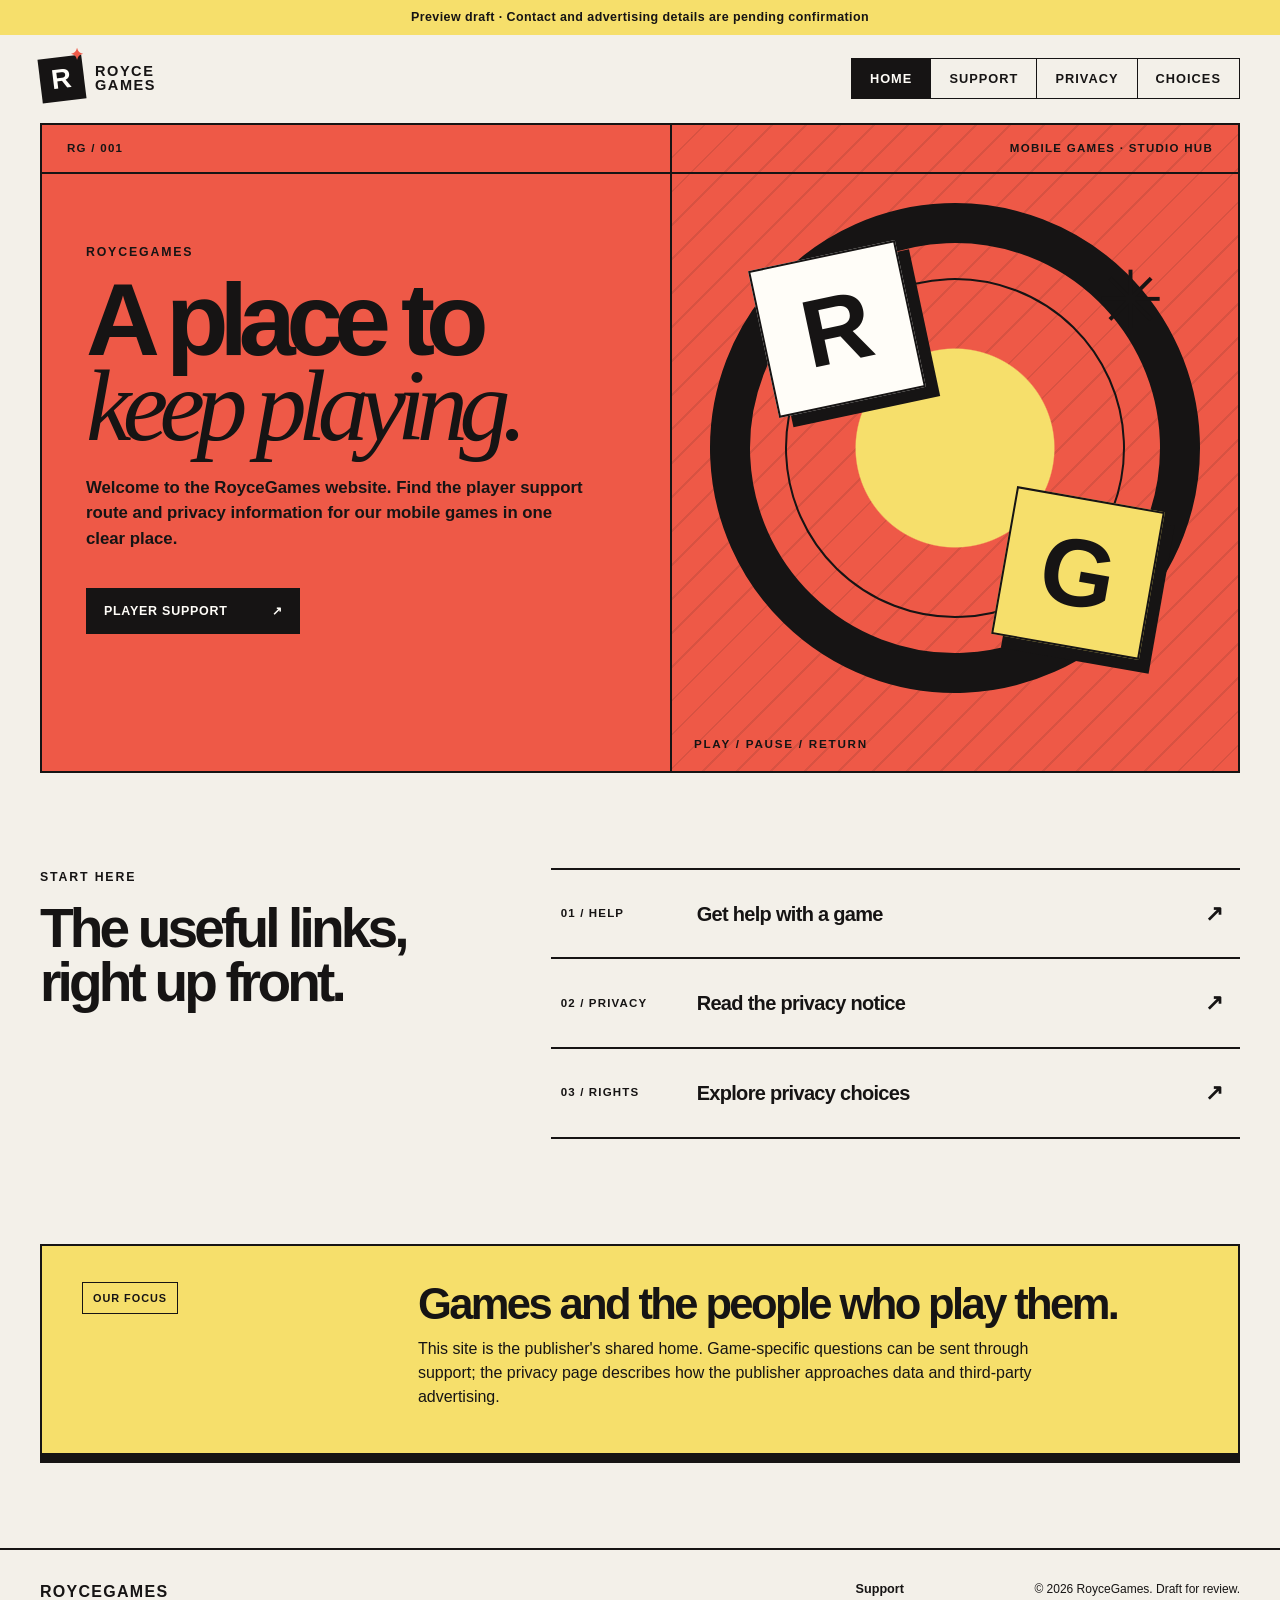
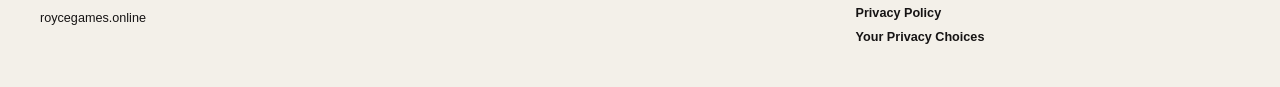
==== index.html @ 5cbff37f "Add English website draft for review" ====
<!doctype html>
<html lang="en">
<head>
  <meta charset="utf-8">
  <meta name="viewport" content="width=device-width, initial-scale=1">
  <meta name="theme-color" content="#ee5947">
  <meta name="description" content="RoyceGames: game information, player support, and privacy resources.">
  <meta name="robots" content="noindex, nofollow">
  <link rel="canonical" href="https://roycegames.online/">
  <link rel="icon" href="favicon.svg" type="image/svg+xml">
  <link rel="stylesheet" href="styles.css">
  <title>RoyceGames | Official Site Draft</title>
</head>
<body>
  <a class="skip" href="#content">Skip to content</a>
  <div class="draft-ribbon">Preview draft · Contact and advertising details are pending confirmation</div>
  <header class="masthead">
    <a class="wordmark" href="index.html" aria-label="RoyceGames home"><span class="mark">R<span>✦</span></span><span>ROYCE<br>GAMES</span></a>
    <nav aria-label="Main navigation"><a aria-current="page" href="index.html">Home</a><a href="support.html">Support</a><a href="privacy-policy.html">Privacy</a><a href="privacy-choices.html">Choices</a></nav>
  </header>
  <main id="content">
    <section class="stage" aria-labelledby="stage-title">
      <div class="stage-index"><span>RG / 001</span><span>Mobile games · Studio hub</span></div>
      <div class="stage-copy"><p class="overline">RoyceGames</p><h1 id="stage-title">A place to<br><em>keep playing.</em></h1><p>Welcome to the RoyceGames website. Find the player support route and privacy information for our mobile games in one clear place.</p><a class="solid-link" href="support.html">Player support <span aria-hidden="true">↗</span></a></div>
      <div class="stage-art" aria-hidden="true"><span class="art-ring"></span><span class="art-chip art-chip-a">R</span><span class="art-chip art-chip-b">G</span><span class="art-star">✳</span><span class="art-caption">PLAY / PAUSE / RETURN</span></div>
    </section>
    <section class="routing" aria-labelledby="routing-title"><div><p class="overline">Start here</p><h2 id="routing-title">The useful links,<br>right up front.</h2></div><div class="routing-list"><a href="support.html"><span>01 / HELP</span><strong>Get help with a game</strong><b aria-hidden="true">↗</b></a><a href="privacy-policy.html"><span>02 / PRIVACY</span><strong>Read the privacy notice</strong><b aria-hidden="true">↗</b></a><a href="privacy-choices.html"><span>03 / RIGHTS</span><strong>Explore privacy choices</strong><b aria-hidden="true">↗</b></a></div></section>
    <section class="game-placeholder" aria-labelledby="game-title"><span class="game-tag">Our focus</span><div><h2 id="game-title">Games and the people who play them.</h2><p>This site is the publisher's shared home. Game-specific questions can be sent through support; the privacy page describes how the publisher approaches data and third-party advertising.</p></div></section>
  </main>
  <footer class="footer"><div><strong>ROYCEGAMES</strong><span>roycegames.online</span></div><div><a href="support.html">Support</a><a href="privacy-policy.html">Privacy Policy</a><a href="privacy-choices.html">Your Privacy Choices</a></div><small>© 2026 RoyceGames. Draft for review.</small></footer>
</body>
</html>
---- styles.css ----
:root{--coral:#ee5947;--lemon:#f6df6b;--canvas:#f3f0e9;--black:#161414;--chalk:#fffdf8;--soft:#e6e0d6;--width:1320px}
*{box-sizing:border-box}
html{scroll-behavior:smooth}
body{margin:0;background:var(--canvas);color:var(--black);font-family:Arial,Helvetica,sans-serif;line-height:1.5}
a{color:inherit}
.skip{position:absolute;left:-9999px;top:12px;padding:10px;background:#fff;z-index:30}.skip:focus{left:12px}
.draft-ribbon{padding:8px 20px;background:var(--lemon);text-align:center;font-size:.78rem;font-weight:700;letter-spacing:.035em}
.masthead{max-width:var(--width);margin:auto;padding:22px 40px;display:flex;justify-content:space-between;align-items:center;gap:24px}
.wordmark{display:flex;align-items:center;gap:11px;text-decoration:none;font-size:.91rem;font-weight:900;letter-spacing:.105em;line-height:.95}
.mark{position:relative;width:44px;height:44px;background:var(--black);color:var(--chalk);display:grid;place-items:center;font-size:1.72rem;letter-spacing:-.12em;padding-right:5px;transform:rotate(-7deg)}
.mark span{position:absolute;right:1px;top:-8px;color:var(--coral);font-size:1rem;transform:rotate(7deg)}
.masthead nav{display:flex;gap:0;border:1px solid var(--black)}
.masthead nav a{padding:10px 18px;text-decoration:none;font-size:.8rem;font-weight:800;text-transform:uppercase;letter-spacing:.08em;border-right:1px solid var(--black)}
.masthead nav a:last-child{border-right:0}.masthead nav a:hover,.masthead nav a[aria-current=page]{background:var(--black);color:var(--chalk)}
main{max-width:var(--width);margin:auto;padding:0 40px}
.stage{position:relative;min-height:650px;display:grid;grid-template-columns:1.05fr .95fr;background:var(--coral);border:2px solid var(--black);overflow:hidden}
.stage-index{position:absolute;top:0;left:0;right:0;display:flex;justify-content:space-between;padding:15px 25px;border-bottom:2px solid var(--black);font-size:.72rem;font-weight:800;letter-spacing:.11em;text-transform:uppercase;z-index:2}
.stage-copy{position:relative;z-index:1;padding:118px 30px 70px 7%;display:flex;flex-direction:column;align-items:flex-start}
.overline{margin:0 0 16px;font-size:.77rem;font-weight:900;letter-spacing:.15em;text-transform:uppercase}
h1,h2,h3,p{margin-top:0}.stage h1,.page-heading h1{margin:0 0 27px;font-size:clamp(4rem,8vw,8.1rem);line-height:.83;letter-spacing:-.09em;font-weight:900}
.stage h1 em{font-family:Georgia,serif;font-weight:400;letter-spacing:-.085em}.stage-copy>p:not(.overline){max-width:500px;font-size:1.05rem;font-weight:600}
.solid-link{display:inline-flex;align-items:center;gap:44px;background:var(--black);color:var(--chalk);padding:14px 18px;margin-top:20px;text-decoration:none;font-weight:800;text-transform:uppercase;letter-spacing:.06em;font-size:.78rem}.solid-link:hover{background:var(--chalk);color:var(--black)}
.stage-art{position:relative;min-height:560px;border-left:2px solid var(--black);overflow:hidden;background:radial-gradient(circle at 50% 50%,#f6df6b 0 23%,transparent 23.3%),repeating-linear-gradient(135deg,transparent 0 22px,rgba(22,20,20,.1) 22px 24px)}
.art-ring{position:absolute;width:490px;height:490px;top:50%;left:50%;border:40px solid var(--black);border-radius:50%;transform:translate(-50%,-50%) rotate(-24deg)}
.art-ring:after{content:"";position:absolute;inset:35px;border:2px solid var(--black);border-radius:50%}.art-chip{position:absolute;display:grid;place-items:center;width:150px;height:150px;background:var(--chalk);border:2px solid var(--black);box-shadow:12px 12px 0 var(--black);font-size:6rem;font-weight:900;line-height:1}
.art-chip-a{top:20%;left:16%;transform:rotate(-12deg)}.art-chip-b{bottom:19%;right:15%;background:var(--lemon);transform:rotate(10deg)}.art-star{position:absolute;right:13%;top:18%;font-size:5rem}.art-caption{position:absolute;left:22px;bottom:18px;font-size:.73rem;font-weight:900;letter-spacing:.15em}
.routing{display:grid;grid-template-columns:.78fr 1.22fr;gap:70px;padding:95px 0 105px}.routing h2{font-size:clamp(2.5rem,4.3vw,4.6rem);line-height:.98;letter-spacing:-.07em}.routing-list{border-top:2px solid var(--black)}.routing-list a{display:grid;grid-template-columns:120px 1fr 25px;align-items:center;gap:16px;padding:27px 10px;text-decoration:none;border-bottom:2px solid var(--black)}.routing-list a:hover{background:var(--lemon)}.routing-list span{font-size:.72rem;font-weight:900;letter-spacing:.1em}.routing-list strong{font-size:1.25rem;letter-spacing:-.035em}.routing-list b{font-size:1.4rem}
.game-placeholder{display:grid;grid-template-columns:.55fr 1.45fr;gap:40px;padding:36px 40px 44px;background:var(--lemon);border:2px solid var(--black);border-bottom-width:10px}.game-tag{width:max-content;height:max-content;padding:7px 10px;border:1px solid var(--black);text-transform:uppercase;font-size:.68rem;font-weight:900;letter-spacing:.09em}.game-placeholder h2{font-size:clamp(2rem,3.4vw,3.4rem);letter-spacing:-.06em;line-height:1.05;margin-bottom:10px}.game-placeholder p{max-width:660px;margin:0}
.footer{max-width:var(--width);margin:85px auto 0;padding:30px 40px 40px;border-top:2px solid var(--black);display:grid;grid-template-columns:1fr auto auto;gap:50px;align-items:start;font-size:.79rem}.footer div{display:flex;flex-direction:column;gap:5px}.footer strong{font-size:1rem;font-weight:900;letter-spacing:.08em}.footer a{text-decoration:none;font-weight:700}.footer a:hover{text-decoration:underline}.footer small{font-size:.75rem}
.inside{border-top:2px solid var(--black)}.page-kicker{padding:18px 0;border-bottom:1px solid var(--black);font-size:.73rem;font-weight:900;letter-spacing:.13em}.page-heading{display:grid;grid-template-columns:1.15fr .85fr;column-gap:70px;padding:82px 0 74px}.page-heading .overline{grid-column:1/-1}.page-heading h1{font-size:clamp(4.5rem,8vw,8rem);margin-bottom:0}.page-heading>p:last-child{max-width:460px;align-self:end;font-size:1.07rem;font-weight:600}
.support-grid{display:grid;grid-template-columns:1fr 1fr;border:2px solid var(--black)}.contact-block,.steps-block{padding:48px}.contact-block{background:var(--coral);border-right:2px solid var(--black)}.contact-block .label{font-size:.73rem;text-transform:uppercase;letter-spacing:.13em;font-weight:900}.contact-block h2{font-size:clamp(1.5rem,3vw,2.6rem);overflow-wrap:anywhere;margin:55px 0 16px;letter-spacing:-.055em}.contact-block p{max-width:410px}.steps-block{background:var(--chalk)}.steps-block h2{font-size:2rem;letter-spacing:-.06em}.steps-block ol{margin:0;padding:0;list-style:none}.steps-block li{display:grid;grid-template-columns:150px 1fr;gap:14px;border-top:1px solid var(--black);padding:15px 0}.steps-block li strong{font-size:.9rem}.steps-block li span{font-size:.89rem}.quiet-panel{margin-top:70px;padding:32px 0;border-top:2px solid var(--black);display:grid;grid-template-columns:1fr 1.5fr auto;gap:35px;align-items:start}.quiet-panel h2{font-size:1.6rem;letter-spacing:-.05em}.quiet-panel a{font-weight:800;white-space:nowrap}
.policy-note{padding:28px 34px;background:var(--lemon);border:2px solid var(--black)}.policy-note strong{font-size:1.15rem}.policy-note p{margin:8px 0 0;max-width:900px}.policy-layout{display:grid;grid-template-columns:240px 1fr;gap:80px;padding-top:70px}.policy-layout aside{display:flex;flex-direction:column;align-items:flex-start;gap:15px;position:sticky;top:20px;height:max-content;font-size:.79rem;text-transform:uppercase;letter-spacing:.1em;font-weight:900}.policy-layout aside a{text-decoration:none}.policy-layout aside a:hover{text-decoration:underline}.policy-copy section{display:grid;grid-template-columns:65px 1fr;column-gap:15px;padding:0 0 30px;margin-bottom:30px;border-bottom:1px solid var(--black);scroll-margin-top:30px}.policy-copy section>span{grid-row:1/3;font-weight:900;color:var(--coral)}.policy-copy h2{font-size:clamp(1.5rem,2.7vw,2.4rem);letter-spacing:-.06em;margin-bottom:12px}.policy-copy p{max-width:700px}
@media(max-width:950px){.stage{grid-template-columns:1fr}.stage-copy{padding:105px 35px 60px}.stage-art{min-height:330px;border-left:0;border-top:2px solid var(--black)}.art-ring{width:360px;height:360px;border-width:28px}.art-chip{width:100px;height:100px;font-size:4rem}.routing{gap:25px}.footer{grid-template-columns:1fr auto}.footer small{grid-column:1/-1}.page-heading{gap:25px}.policy-layout{gap:30px;grid-template-columns:160px 1fr}}
@media(max-width:650px){.masthead{padding:18px}.masthead nav a{padding:9px 10px;font-size:.66rem}.wordmark{font-size:.75rem}.mark{width:36px;height:36px;font-size:1.4rem}main{padding:0 18px}.stage-index{padding:12px 17px}.stage-index span:last-child{display:none}.stage-copy{padding:87px 22px 45px}.stage h1{font-size:clamp(3.65rem,14vw,6rem)}.stage-art{min-height:300px}.routing{grid-template-columns:1fr;padding:65px 0}.routing-list a{grid-template-columns:75px 1fr 20px;padding:20px 4px}.routing-list strong{font-size:1rem}.game-placeholder{grid-template-columns:1fr;padding:25px;gap:25px}.footer{margin-top:65px;padding:25px 18px;grid-template-columns:1fr 1fr;gap:25px}.footer small{grid-column:1/-1}.page-heading{grid-template-columns:1fr;padding:55px 0}.page-heading .overline{grid-column:1}.page-heading h1{font-size:clamp(3.8rem,14vw,5.5rem)}.page-heading>p:last-child{margin-top:10px}.support-grid{grid-template-columns:1fr}.contact-block,.steps-block{padding:30px}.contact-block{border-right:0;border-bottom:2px solid var(--black)}.contact-block h2{margin:30px 0 12px}.steps-block li{grid-template-columns:1fr;gap:2px}.quiet-panel{grid-template-columns:1fr;gap:6px}.policy-layout{grid-template-columns:1fr;padding-top:45px}.policy-layout aside{position:static;flex-direction:row;flex-wrap:wrap;gap:10px 16px}.policy-copy section{grid-template-columns:36px 1fr}.policy-note{padding:23px}}
@media(prefers-reduced-motion:reduce){html{scroll-behavior:auto}}
.policy-copy section>div{min-width:0}.policy-copy section>div p{max-width:760px}.policy-copy section>div p+p{margin-top:14px}
.policy-copy a,.choices-grid a{font-weight:800;text-underline-offset:3px}.policy-copy a:hover,.choices-grid a:hover{color:#a52d1f}
.table-scroll{overflow-x:auto;margin:24px 0}.table-scroll table{border-collapse:collapse;width:100%;min-width:640px;font-size:.87rem}.table-scroll th,.table-scroll td{text-align:left;vertical-align:top;padding:13px 12px;border:1px solid var(--black)}.table-scroll th{background:var(--lemon);font-size:.76rem;text-transform:uppercase;letter-spacing:.05em}.table-scroll td{background:var(--chalk)}
.partner-list{margin:22px 0;padding:0;list-style:none;border-top:1px solid var(--black)}.partner-list li{padding:14px 0;border-bottom:1px solid var(--black)}.partner-list strong{display:block;margin-bottom:3px}.inline-pending{background:var(--lemon);font-weight:700}
.choices-grid{display:grid;grid-template-columns:1fr 1fr;gap:0;border:2px solid var(--black);margin-top:65px}.choices-grid section{padding:34px;border-right:2px solid var(--black);border-bottom:2px solid var(--black);background:var(--chalk)}.choices-grid section:nth-child(2n){border-right:0}.choices-grid section:nth-last-child(-n+2){border-bottom:0}.choice-number{display:block;margin-bottom:50px;color:#a52d1f;font-size:.72rem;letter-spacing:.1em;font-weight:900}.choices-grid h2{font-size:clamp(1.6rem,2.5vw,2.5rem);line-height:1.04;letter-spacing:-.06em}.choices-grid p{margin:0;max-width:500px}.closing-strip{display:grid;grid-template-columns:1fr 1fr auto;gap:20px;align-items:center;margin-top:50px;padding:25px 0;border-top:2px solid var(--black);border-bottom:2px solid var(--black)}.closing-strip span{overflow-wrap:anywhere}.closing-strip a{font-weight:800}
@media(max-width:800px){.masthead{flex-wrap:wrap}.masthead nav{max-width:100%;overflow:auto}.choices-grid{grid-template-columns:1fr}.choices-grid section,.choices-grid section:nth-child(2n){border-right:0;border-bottom:2px solid var(--black)}.choices-grid section:last-child{border-bottom:0}.choice-number{margin-bottom:20px}.closing-strip{grid-template-columns:1fr}}
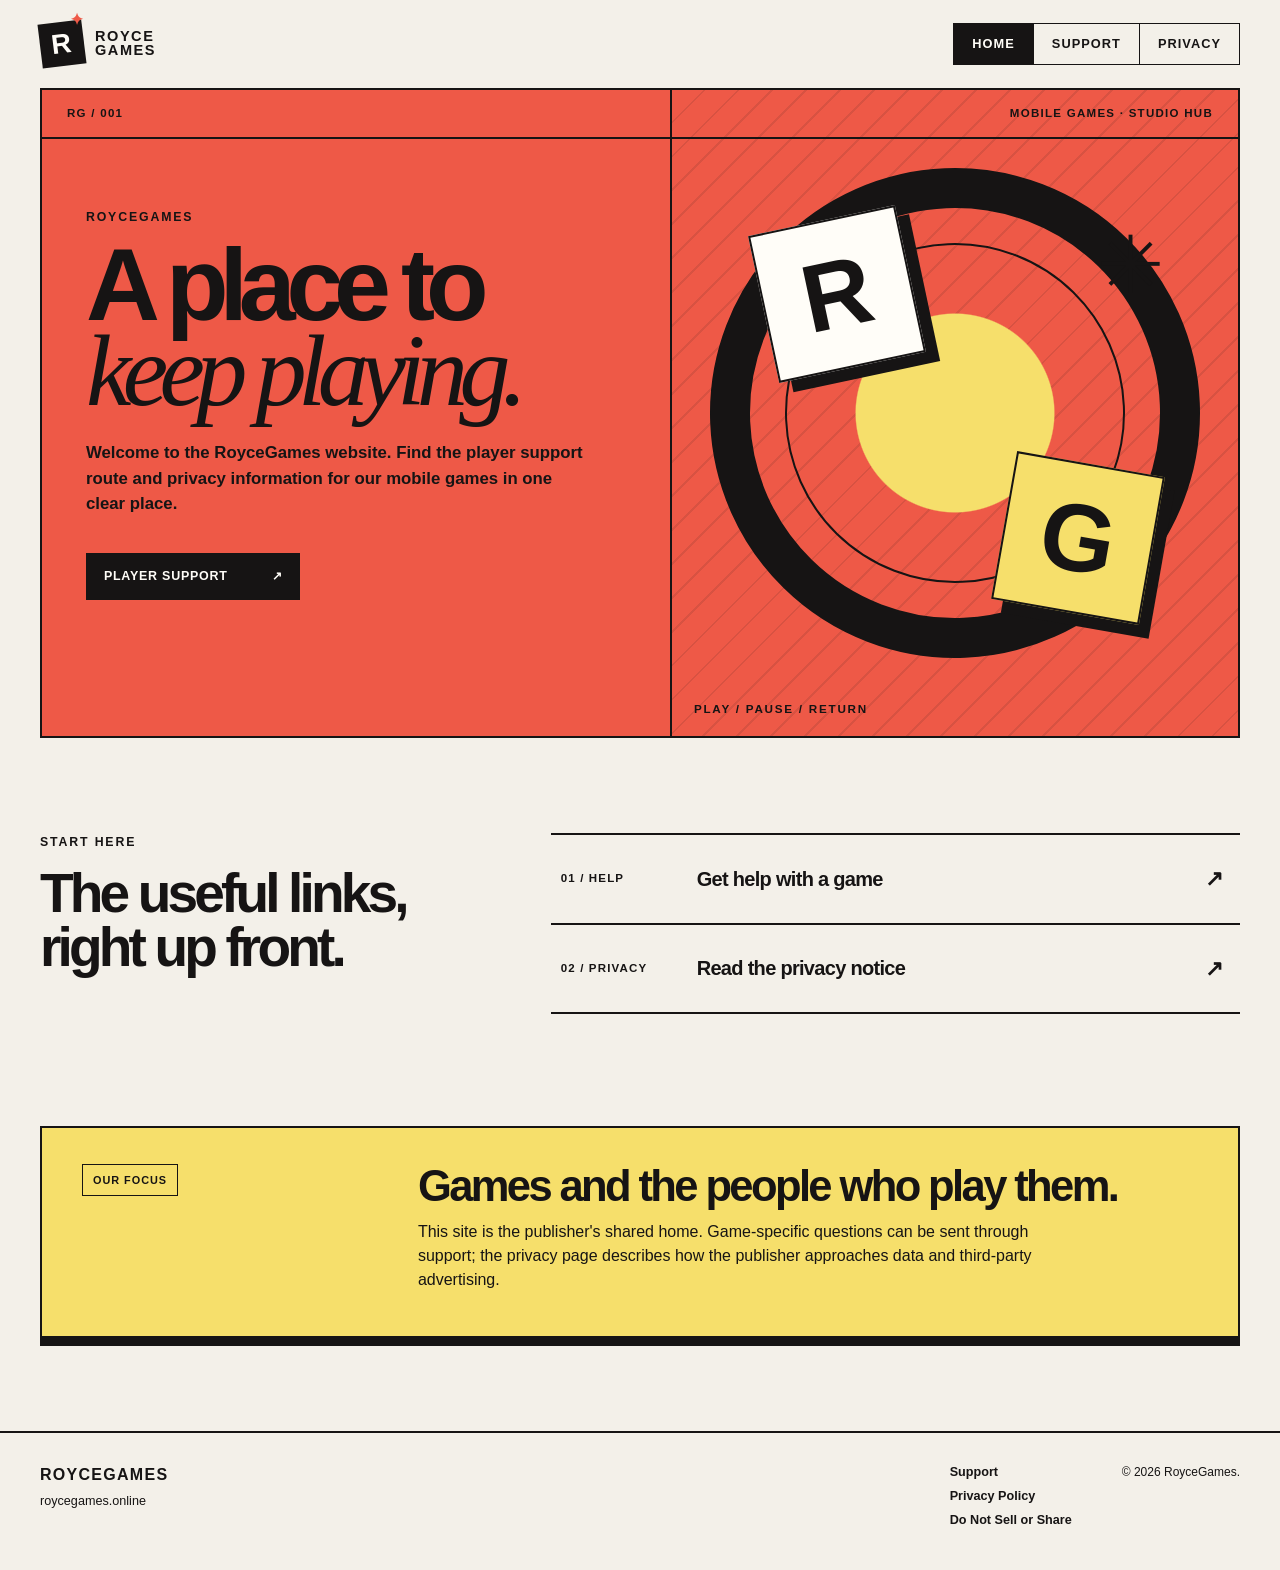
==== commit 8263fc24: "Publish final English RoyceGames site copy" ====
--- a/index.html
+++ b/index.html
@@ -5,18 +5,16 @@
   <meta name="viewport" content="width=device-width, initial-scale=1">
   <meta name="theme-color" content="#ee5947">
   <meta name="description" content="RoyceGames: game information, player support, and privacy resources.">
-  <meta name="robots" content="noindex, nofollow">
   <link rel="canonical" href="https://roycegames.online/">
   <link rel="icon" href="favicon.svg" type="image/svg+xml">
   <link rel="stylesheet" href="styles.css">
-  <title>RoyceGames | Official Site Draft</title>
+  <title>RoyceGames | Mobile Games</title>
 </head>
 <body>
   <a class="skip" href="#content">Skip to content</a>
-  <div class="draft-ribbon">Preview draft · Contact and advertising details are pending confirmation</div>
   <header class="masthead">
     <a class="wordmark" href="index.html" aria-label="RoyceGames home"><span class="mark">R<span>✦</span></span><span>ROYCE<br>GAMES</span></a>
-    <nav aria-label="Main navigation"><a aria-current="page" href="index.html">Home</a><a href="support.html">Support</a><a href="privacy-policy.html">Privacy</a><a href="privacy-choices.html">Choices</a></nav>
+    <nav aria-label="Main navigation"><a aria-current="page" href="index.html">Home</a><a href="support.html">Support</a><a href="privacy-policy.html">Privacy</a></nav>
   </header>
   <main id="content">
     <section class="stage" aria-labelledby="stage-title">
@@ -24,9 +22,9 @@
       <div class="stage-copy"><p class="overline">RoyceGames</p><h1 id="stage-title">A place to<br><em>keep playing.</em></h1><p>Welcome to the RoyceGames website. Find the player support route and privacy information for our mobile games in one clear place.</p><a class="solid-link" href="support.html">Player support <span aria-hidden="true">↗</span></a></div>
       <div class="stage-art" aria-hidden="true"><span class="art-ring"></span><span class="art-chip art-chip-a">R</span><span class="art-chip art-chip-b">G</span><span class="art-star">✳</span><span class="art-caption">PLAY / PAUSE / RETURN</span></div>
     </section>
-    <section class="routing" aria-labelledby="routing-title"><div><p class="overline">Start here</p><h2 id="routing-title">The useful links,<br>right up front.</h2></div><div class="routing-list"><a href="support.html"><span>01 / HELP</span><strong>Get help with a game</strong><b aria-hidden="true">↗</b></a><a href="privacy-policy.html"><span>02 / PRIVACY</span><strong>Read the privacy notice</strong><b aria-hidden="true">↗</b></a><a href="privacy-choices.html"><span>03 / RIGHTS</span><strong>Explore privacy choices</strong><b aria-hidden="true">↗</b></a></div></section>
+    <section class="routing" aria-labelledby="routing-title"><div><p class="overline">Start here</p><h2 id="routing-title">The useful links,<br>right up front.</h2></div><div class="routing-list"><a href="support.html"><span>01 / HELP</span><strong>Get help with a game</strong><b aria-hidden="true">↗</b></a><a href="privacy-policy.html"><span>02 / PRIVACY</span><strong>Read the privacy notice</strong><b aria-hidden="true">↗</b></a></div></section>
     <section class="game-placeholder" aria-labelledby="game-title"><span class="game-tag">Our focus</span><div><h2 id="game-title">Games and the people who play them.</h2><p>This site is the publisher's shared home. Game-specific questions can be sent through support; the privacy page describes how the publisher approaches data and third-party advertising.</p></div></section>
   </main>
-  <footer class="footer"><div><strong>ROYCEGAMES</strong><span>roycegames.online</span></div><div><a href="support.html">Support</a><a href="privacy-policy.html">Privacy Policy</a><a href="privacy-choices.html">Your Privacy Choices</a></div><small>© 2026 RoyceGames. Draft for review.</small></footer>
+  <footer class="footer"><div><strong>ROYCEGAMES</strong><span>roycegames.online</span></div><div><a href="support.html">Support</a><a href="privacy-policy.html">Privacy Policy</a><a href="privacy-policy.html#california">Do Not Sell or Share</a></div><small>© 2026 RoyceGames.</small></footer>
 </body>
 </html>
--- a/styles.css
+++ b/styles.css
@@ -4,7 +4,6 @@
 body{margin:0;background:var(--canvas);color:var(--black);font-family:Arial,Helvetica,sans-serif;line-height:1.5}
 a{color:inherit}
 .skip{position:absolute;left:-9999px;top:12px;padding:10px;background:#fff;z-index:30}.skip:focus{left:12px}
-.draft-ribbon{padding:8px 20px;background:var(--lemon);text-align:center;font-size:.78rem;font-weight:700;letter-spacing:.035em}
 .masthead{max-width:var(--width);margin:auto;padding:22px 40px;display:flex;justify-content:space-between;align-items:center;gap:24px}
 .wordmark{display:flex;align-items:center;gap:11px;text-decoration:none;font-size:.91rem;font-weight:900;letter-spacing:.105em;line-height:.95}
 .mark{position:relative;width:44px;height:44px;background:var(--black);color:var(--chalk);display:grid;place-items:center;font-size:1.72rem;letter-spacing:-.12em;padding-right:5px;transform:rotate(-7deg)}
@@ -34,8 +33,6 @@
 @media(max-width:650px){.masthead{padding:18px}.masthead nav a{padding:9px 10px;font-size:.66rem}.wordmark{font-size:.75rem}.mark{width:36px;height:36px;font-size:1.4rem}main{padding:0 18px}.stage-index{padding:12px 17px}.stage-index span:last-child{display:none}.stage-copy{padding:87px 22px 45px}.stage h1{font-size:clamp(3.65rem,14vw,6rem)}.stage-art{min-height:300px}.routing{grid-template-columns:1fr;padding:65px 0}.routing-list a{grid-template-columns:75px 1fr 20px;padding:20px 4px}.routing-list strong{font-size:1rem}.game-placeholder{grid-template-columns:1fr;padding:25px;gap:25px}.footer{margin-top:65px;padding:25px 18px;grid-template-columns:1fr 1fr;gap:25px}.footer small{grid-column:1/-1}.page-heading{grid-template-columns:1fr;padding:55px 0}.page-heading .overline{grid-column:1}.page-heading h1{font-size:clamp(3.8rem,14vw,5.5rem)}.page-heading>p:last-child{margin-top:10px}.support-grid{grid-template-columns:1fr}.contact-block,.steps-block{padding:30px}.contact-block{border-right:0;border-bottom:2px solid var(--black)}.contact-block h2{margin:30px 0 12px}.steps-block li{grid-template-columns:1fr;gap:2px}.quiet-panel{grid-template-columns:1fr;gap:6px}.policy-layout{grid-template-columns:1fr;padding-top:45px}.policy-layout aside{position:static;flex-direction:row;flex-wrap:wrap;gap:10px 16px}.policy-copy section{grid-template-columns:36px 1fr}.policy-note{padding:23px}}
 @media(prefers-reduced-motion:reduce){html{scroll-behavior:auto}}
 .policy-copy section>div{min-width:0}.policy-copy section>div p{max-width:760px}.policy-copy section>div p+p{margin-top:14px}
-.policy-copy a,.choices-grid a{font-weight:800;text-underline-offset:3px}.policy-copy a:hover,.choices-grid a:hover{color:#a52d1f}
+.policy-copy a,.policy-note a{font-weight:800;text-underline-offset:3px}.policy-copy a:hover,.policy-note a:hover{color:#a52d1f}
 .table-scroll{overflow-x:auto;margin:24px 0}.table-scroll table{border-collapse:collapse;width:100%;min-width:640px;font-size:.87rem}.table-scroll th,.table-scroll td{text-align:left;vertical-align:top;padding:13px 12px;border:1px solid var(--black)}.table-scroll th{background:var(--lemon);font-size:.76rem;text-transform:uppercase;letter-spacing:.05em}.table-scroll td{background:var(--chalk)}
-.partner-list{margin:22px 0;padding:0;list-style:none;border-top:1px solid var(--black)}.partner-list li{padding:14px 0;border-bottom:1px solid var(--black)}.partner-list strong{display:block;margin-bottom:3px}.inline-pending{background:var(--lemon);font-weight:700}
-.choices-grid{display:grid;grid-template-columns:1fr 1fr;gap:0;border:2px solid var(--black);margin-top:65px}.choices-grid section{padding:34px;border-right:2px solid var(--black);border-bottom:2px solid var(--black);background:var(--chalk)}.choices-grid section:nth-child(2n){border-right:0}.choices-grid section:nth-last-child(-n+2){border-bottom:0}.choice-number{display:block;margin-bottom:50px;color:#a52d1f;font-size:.72rem;letter-spacing:.1em;font-weight:900}.choices-grid h2{font-size:clamp(1.6rem,2.5vw,2.5rem);line-height:1.04;letter-spacing:-.06em}.choices-grid p{margin:0;max-width:500px}.closing-strip{display:grid;grid-template-columns:1fr 1fr auto;gap:20px;align-items:center;margin-top:50px;padding:25px 0;border-top:2px solid var(--black);border-bottom:2px solid var(--black)}.closing-strip span{overflow-wrap:anywhere}.closing-strip a{font-weight:800}
-@media(max-width:800px){.masthead{flex-wrap:wrap}.masthead nav{max-width:100%;overflow:auto}.choices-grid{grid-template-columns:1fr}.choices-grid section,.choices-grid section:nth-child(2n){border-right:0;border-bottom:2px solid var(--black)}.choices-grid section:last-child{border-bottom:0}.choice-number{margin-bottom:20px}.closing-strip{grid-template-columns:1fr}}
+.partner-list{margin:22px 0;padding:0;list-style:none;border-top:1px solid var(--black)}.partner-list li{padding:14px 0;border-bottom:1px solid var(--black)}.partner-list strong{display:block;margin-bottom:3px}
